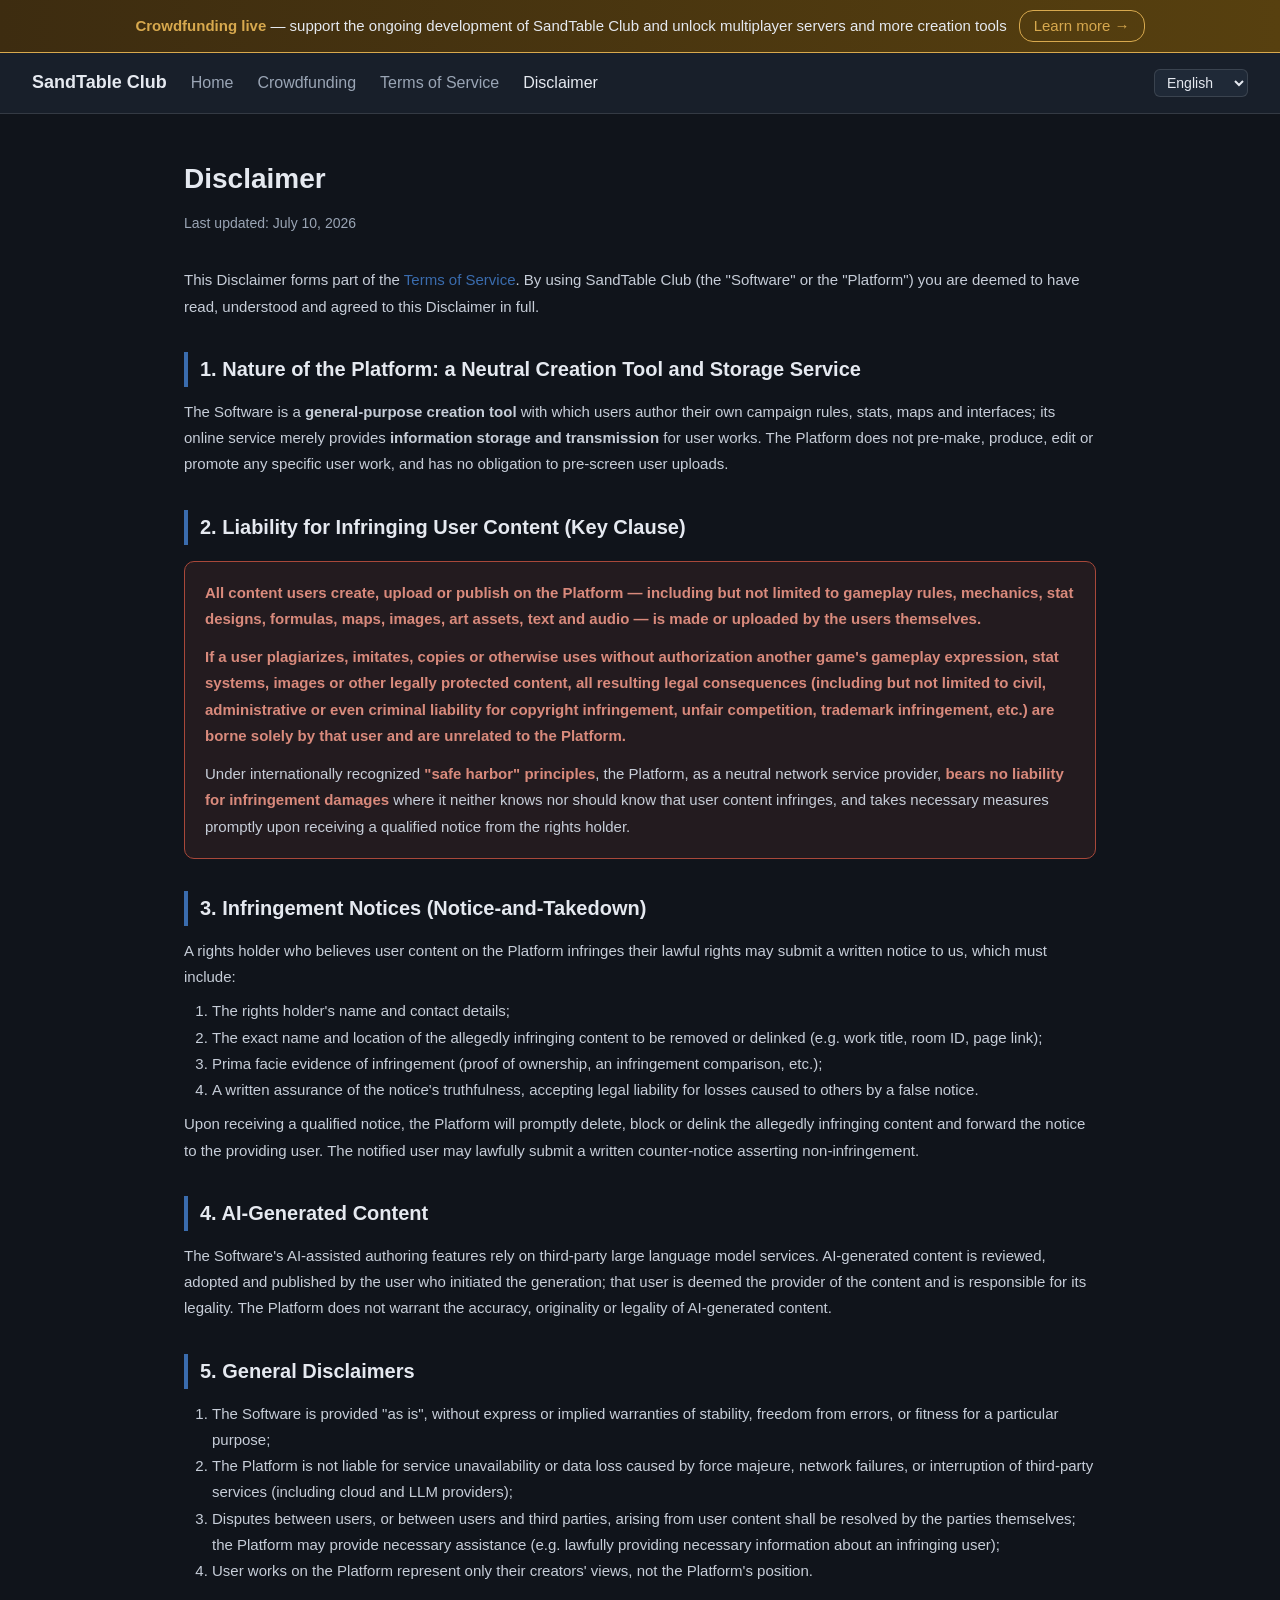
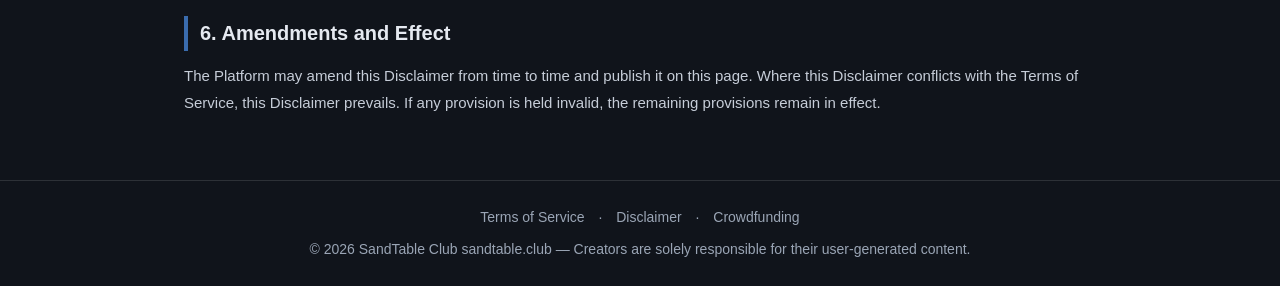
==== disclaimer.html @ 286d4ee4 "11" ====
<!DOCTYPE html>
<html lang="zh-CN">
<head>
<meta charset="UTF-8">
<meta name="viewport" content="width=device-width, initial-scale=1.0">
<title>免责声明 - 沙盘俱乐部</title>
<link rel="stylesheet" href="assets/style.css">
<script src="i18n/zh.js"></script>
<script src="i18n/cht.js"></script>
<script src="i18n/en.js"></script>
<script src="i18n/ja.js"></script>
</head>
<body data-page="disclaimer">
<div id="crowdbar"></div>
<nav id="nav"></nav>
<main id="main" class="legal"></main>
<footer id="footer"></footer>
<script src="assets/i18n.js"></script>
</body>
</html>
---- assets/style.css ----
:root {
  --bg: #10141b;
  --panel: #181f2a;
  --panel-2: #1f2937;
  --text: #e5e9f0;
  --muted: #9aa5b5;
  --blue: #2a5286;
  --blue-hi: #3a6cae;
  --red: #85382d;
  --red-hi: #a8483a;
  --gold: #d8a94e;
  --border: rgba(255, 255, 255, 0.12);
}

* { margin: 0; padding: 0; box-sizing: border-box; }

body {
  background: var(--bg);
  color: var(--text);
  font-family: "Microsoft YaHei", "PingFang SC", "Noto Sans SC", sans-serif;
  line-height: 1.75;
}

a { color: var(--blue-hi); text-decoration: none; }
a:hover { text-decoration: underline; }

/* 顶部众筹条 */
.crowdfund-bar {
  background: linear-gradient(90deg, #3d2c10, #57400f);
  border-bottom: 1px solid var(--gold);
  padding: 10px 16px;
  text-align: center;
  font-size: 15px;
}
.crowdfund-bar strong { color: var(--gold); }
.crowdfund-bar .cta {
  display: inline-block;
  margin-left: 12px;
  padding: 2px 14px;
  border: 1px solid var(--gold);
  border-radius: 14px;
  color: var(--gold);
}
.crowdfund-bar .cta:hover { background: rgba(216, 169, 78, 0.15); text-decoration: none; }

/* 导航 */
nav {
  display: flex;
  align-items: center;
  gap: 24px;
  padding: 14px 32px;
  background: var(--panel);
  border-bottom: 1px solid var(--border);
}
nav .brand { font-size: 18px; font-weight: bold; color: var(--text); }
nav a { color: var(--muted); }
nav a.active, nav a:hover { color: var(--text); text-decoration: none; }
nav .spacer { flex: 1; }
#lang-select {
  background: var(--panel-2);
  color: var(--text);
  border: 1px solid var(--border);
  border-radius: 6px;
  padding: 4px 8px;
  font-size: 14px;
  cursor: pointer;
}

/* 主体 */
main { max-width: 960px; margin: 0 auto; padding: 40px 24px 64px; }

.hero { text-align: center; padding: 24px 0 8px; }
.hero img {
  max-width: 100%;
  width: 860px;
  border-radius: 12px;
  border: 1px solid var(--border);
}
.hero h1 { margin-top: 24px; font-size: 34px; letter-spacing: 6px; }
.hero p.tagline { color: var(--muted); font-size: 17px; margin-top: 8px; }

section { margin-top: 48px; }
section h2 {
  font-size: 24px;
  border-left: 4px solid var(--blue-hi);
  padding-left: 12px;
  margin-bottom: 16px;
}

.cards { display: grid; grid-template-columns: repeat(auto-fit, minmax(260px, 1fr)); gap: 16px; }
.card {
  background: var(--panel);
  border: 1px solid var(--border);
  border-radius: 10px;
  padding: 20px;
}
.card h3 { font-size: 18px; margin-bottom: 8px; }
.card p { color: var(--muted); font-size: 15px; }
.card.blue h3 { color: #7ea9dd; }
.card.red h3 { color: #d98a7c; }
.card.gold h3 { color: var(--gold); }

/* 众筹区块 */
#crowdfunding .panel {
  background: linear-gradient(135deg, #241b0a, #2e2410);
  border: 1px solid var(--gold);
  border-radius: 12px;
  padding: 28px;
}
#crowdfunding .panel h3 { color: var(--gold); font-size: 20px; margin-bottom: 12px; }
#crowdfunding ul { margin: 12px 0 20px 24px; color: var(--muted); }
.btn-gold {
  display: inline-block;
  background: var(--gold);
  color: #1a1408;
  font-weight: bold;
  padding: 10px 32px;
  border-radius: 8px;
}
.btn-gold:hover { background: #e8bd66; text-decoration: none; }

/* 条款页 */
.legal h1 { font-size: 28px; margin-bottom: 8px; }
.legal .updated { color: var(--muted); font-size: 14px; margin-bottom: 32px; }
.legal h2 { font-size: 20px; margin: 32px 0 12px; border-left: 4px solid var(--blue-hi); padding-left: 12px; }
.legal p, .legal li { color: #c6cdd8; font-size: 15px; }
.legal ul, .legal ol { margin: 8px 0 8px 28px; }
.legal .highlight {
  background: rgba(168, 72, 58, 0.12);
  border: 1px solid var(--red-hi);
  border-radius: 10px;
  padding: 18px 20px;
  margin: 16px 0;
}
.legal .highlight strong { color: #d98a7c; }
.legal .highlight p + p { margin-top: 12px; }

footer {
  border-top: 1px solid var(--border);
  padding: 24px 32px;
  text-align: center;
  color: var(--muted);
  font-size: 14px;
}
footer a { color: var(--muted); margin: 0 10px; }
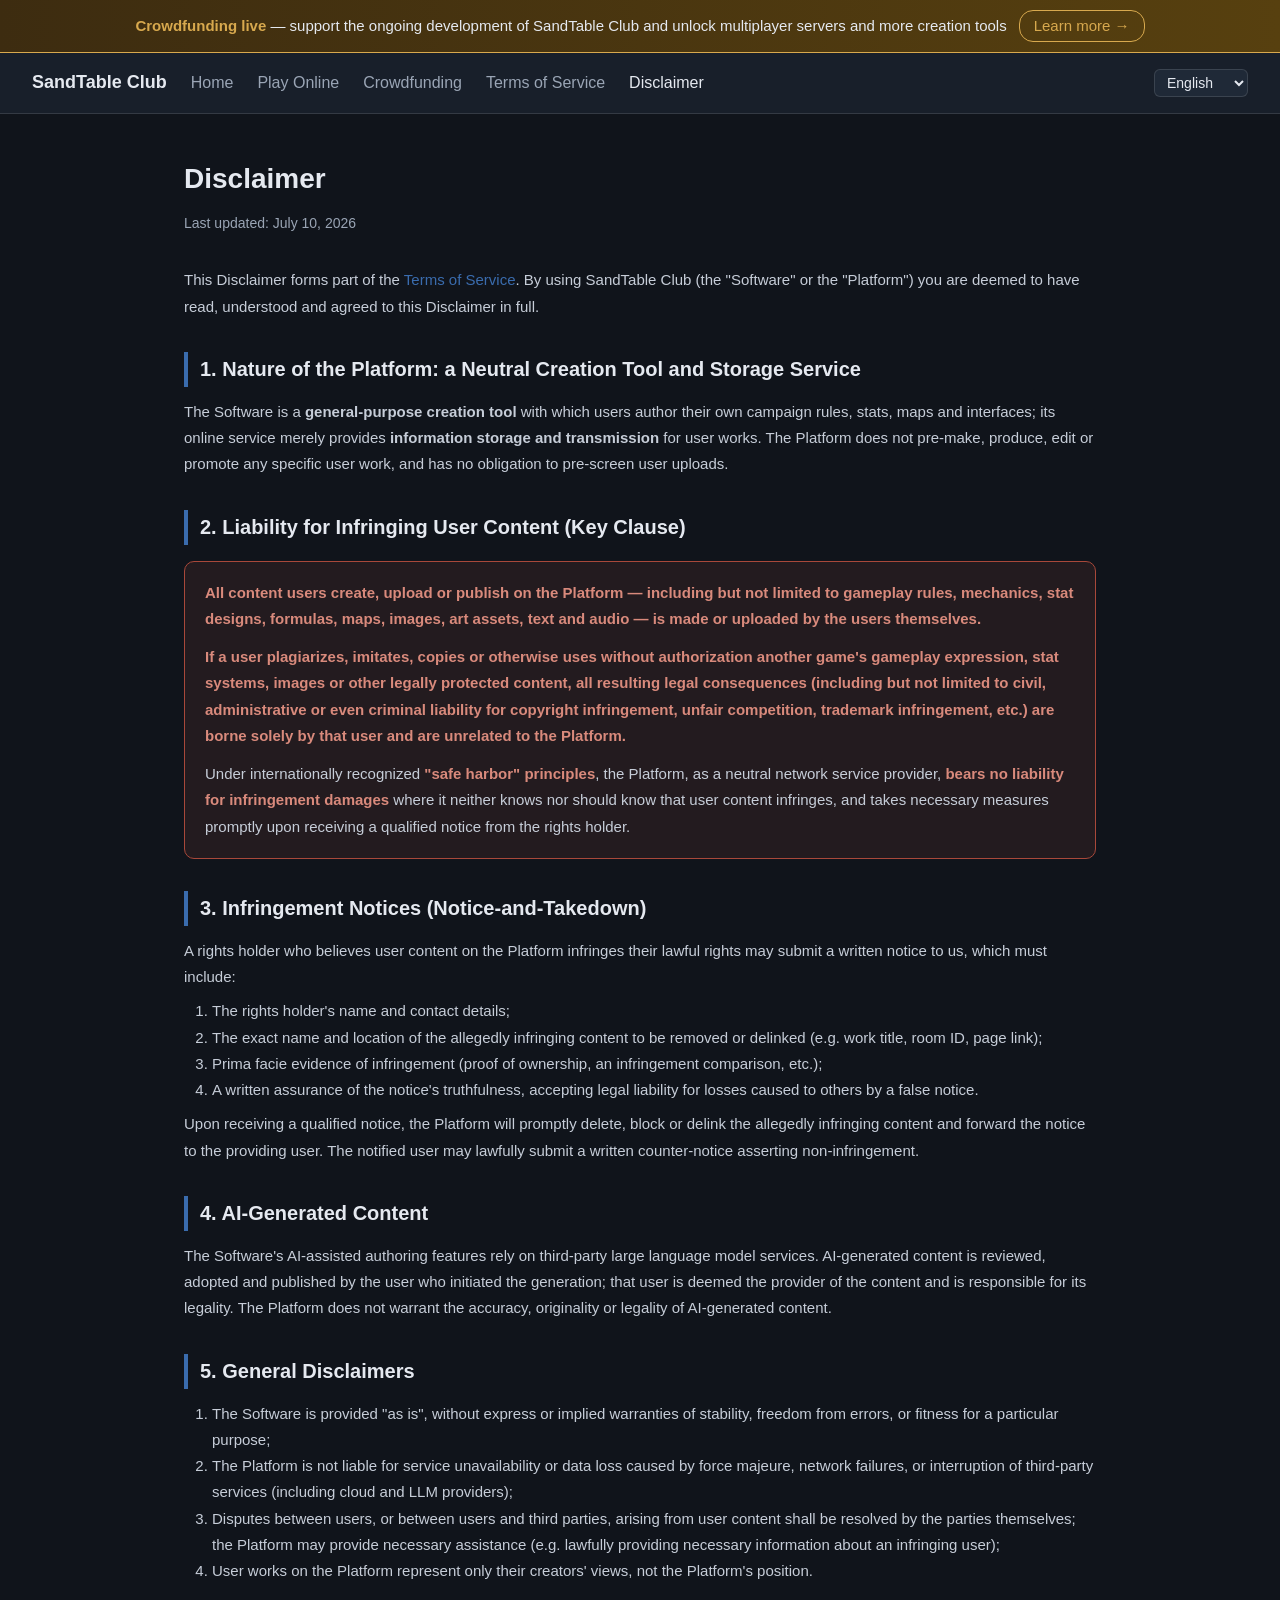
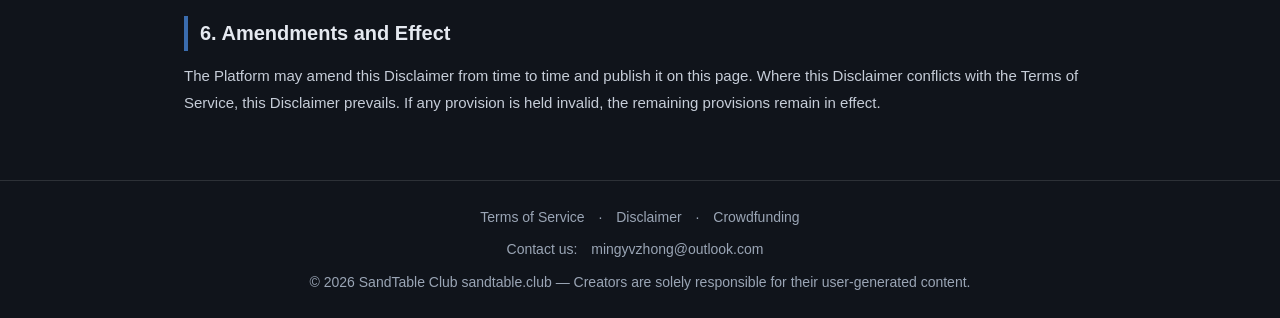
==== commit f4084ae2: "feat: 网站加上 favicon 与 apple-touch-icon Co-Authored-By: Claude Opus 5.5 <noreply@anthropic.com>" ====
--- a/disclaimer.html
+++ b/disclaimer.html
@@ -4,6 +4,9 @@
 <meta charset="UTF-8">
 <meta name="viewport" content="width=device-width, initial-scale=1.0">
 <title>免责声明 - 沙盘俱乐部</title>
+<link rel="icon" href="assets/icon.ico" sizes="any">
+<link rel="icon" type="image/png" sizes="32x32" href="assets/icon_32x32_transparent.png">
+<link rel="apple-touch-icon" href="assets/icon_256.png">
 <link rel="stylesheet" href="assets/style.css">
 <script src="i18n/zh.js"></script>
 <script src="i18n/cht.js"></script>
--- a/assets/style.css
+++ b/assets/style.css
@@ -46,8 +46,9 @@
 /* 导航 */
 nav {
   display: flex;
+  flex-wrap: wrap;
   align-items: center;
-  gap: 24px;
+  gap: 8px 24px;
   padding: 14px 32px;
   background: var(--panel);
   border-bottom: 1px solid var(--border);
@@ -143,3 +144,22 @@
   font-size: 14px;
 }
 footer a { color: var(--muted); margin: 0 10px; }
+
+/* 在线游戏 */
+.page-title { font-size: 28px; margin-bottom: 8px; }
+.page-intro { color: var(--muted); margin-bottom: 28px; }
+.muted { color: var(--muted); font-size: 14px; }
+.games { display: grid; grid-template-columns: repeat(auto-fill, minmax(280px, 1fr)); gap: 16px; }
+.game {
+  display: flex;
+  gap: 16px;
+  background: var(--panel);
+  border: 1px solid var(--border);
+  border-radius: 10px;
+  padding: 16px;
+}
+.game .tag { color: var(--gold); }
+.game-body { min-width: 0; }
+.game h3 { font-size: 18px; margin-bottom: 2px; overflow-wrap: anywhere; }
+.game .muted { margin-bottom: 12px; }
+.game .btn-gold { padding: 6px 24px; }
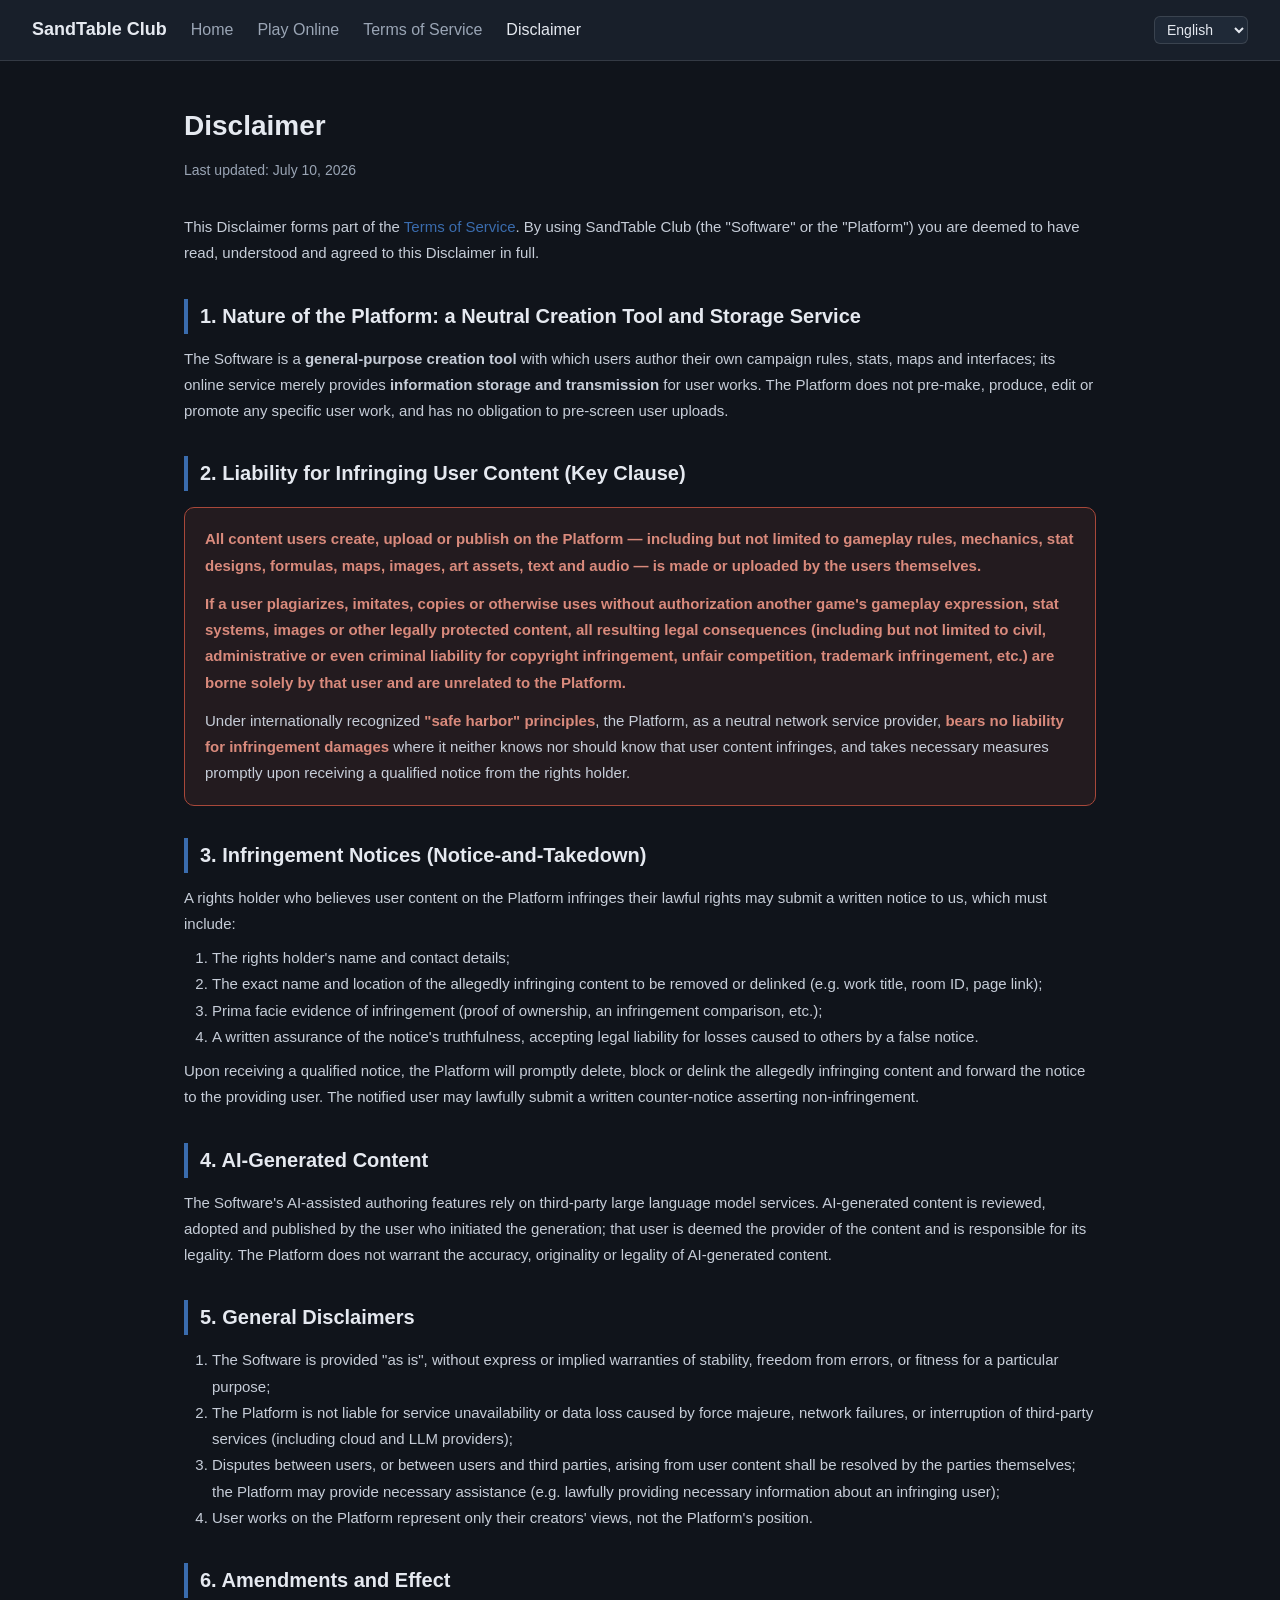
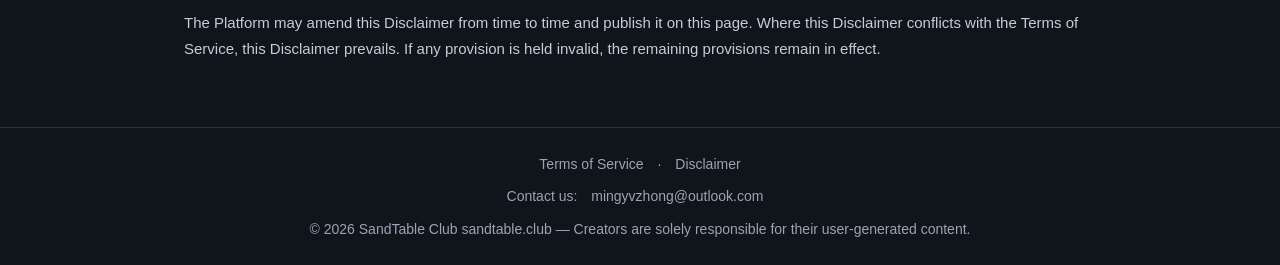
==== commit 3a499108: "chore: 暂停众筹，移除网站上的众筹条、导航入口、首页众筹说明与用户协议众筹条款 Co-Authored-By: Claude Opus 5.5 <noreply@anthropic.com>" ====
--- a/disclaimer.html
+++ b/disclaimer.html
@@ -14,7 +14,6 @@
 <script src="i18n/ja.js"></script>
 </head>
 <body data-page="disclaimer">
-<div id="crowdbar"></div>
 <nav id="nav"></nav>
 <main id="main" class="legal"></main>
 <footer id="footer"></footer>
--- a/assets/style.css
+++ b/assets/style.css
@@ -23,25 +23,6 @@
 
 a { color: var(--blue-hi); text-decoration: none; }
 a:hover { text-decoration: underline; }
-
-/* 顶部众筹条 */
-.crowdfund-bar {
-  background: linear-gradient(90deg, #3d2c10, #57400f);
-  border-bottom: 1px solid var(--gold);
-  padding: 10px 16px;
-  text-align: center;
-  font-size: 15px;
-}
-.crowdfund-bar strong { color: var(--gold); }
-.crowdfund-bar .cta {
-  display: inline-block;
-  margin-left: 12px;
-  padding: 2px 14px;
-  border: 1px solid var(--gold);
-  border-radius: 14px;
-  color: var(--gold);
-}
-.crowdfund-bar .cta:hover { background: rgba(216, 169, 78, 0.15); text-decoration: none; }
 
 /* 导航 */
 nav {
@@ -101,15 +82,6 @@
 .card.red h3 { color: #d98a7c; }
 .card.gold h3 { color: var(--gold); }
 
-/* 众筹区块 */
-#crowdfunding .panel {
-  background: linear-gradient(135deg, #241b0a, #2e2410);
-  border: 1px solid var(--gold);
-  border-radius: 12px;
-  padding: 28px;
-}
-#crowdfunding .panel h3 { color: var(--gold); font-size: 20px; margin-bottom: 12px; }
-#crowdfunding ul { margin: 12px 0 20px 24px; color: var(--muted); }
 .btn-gold {
   display: inline-block;
   background: var(--gold);
